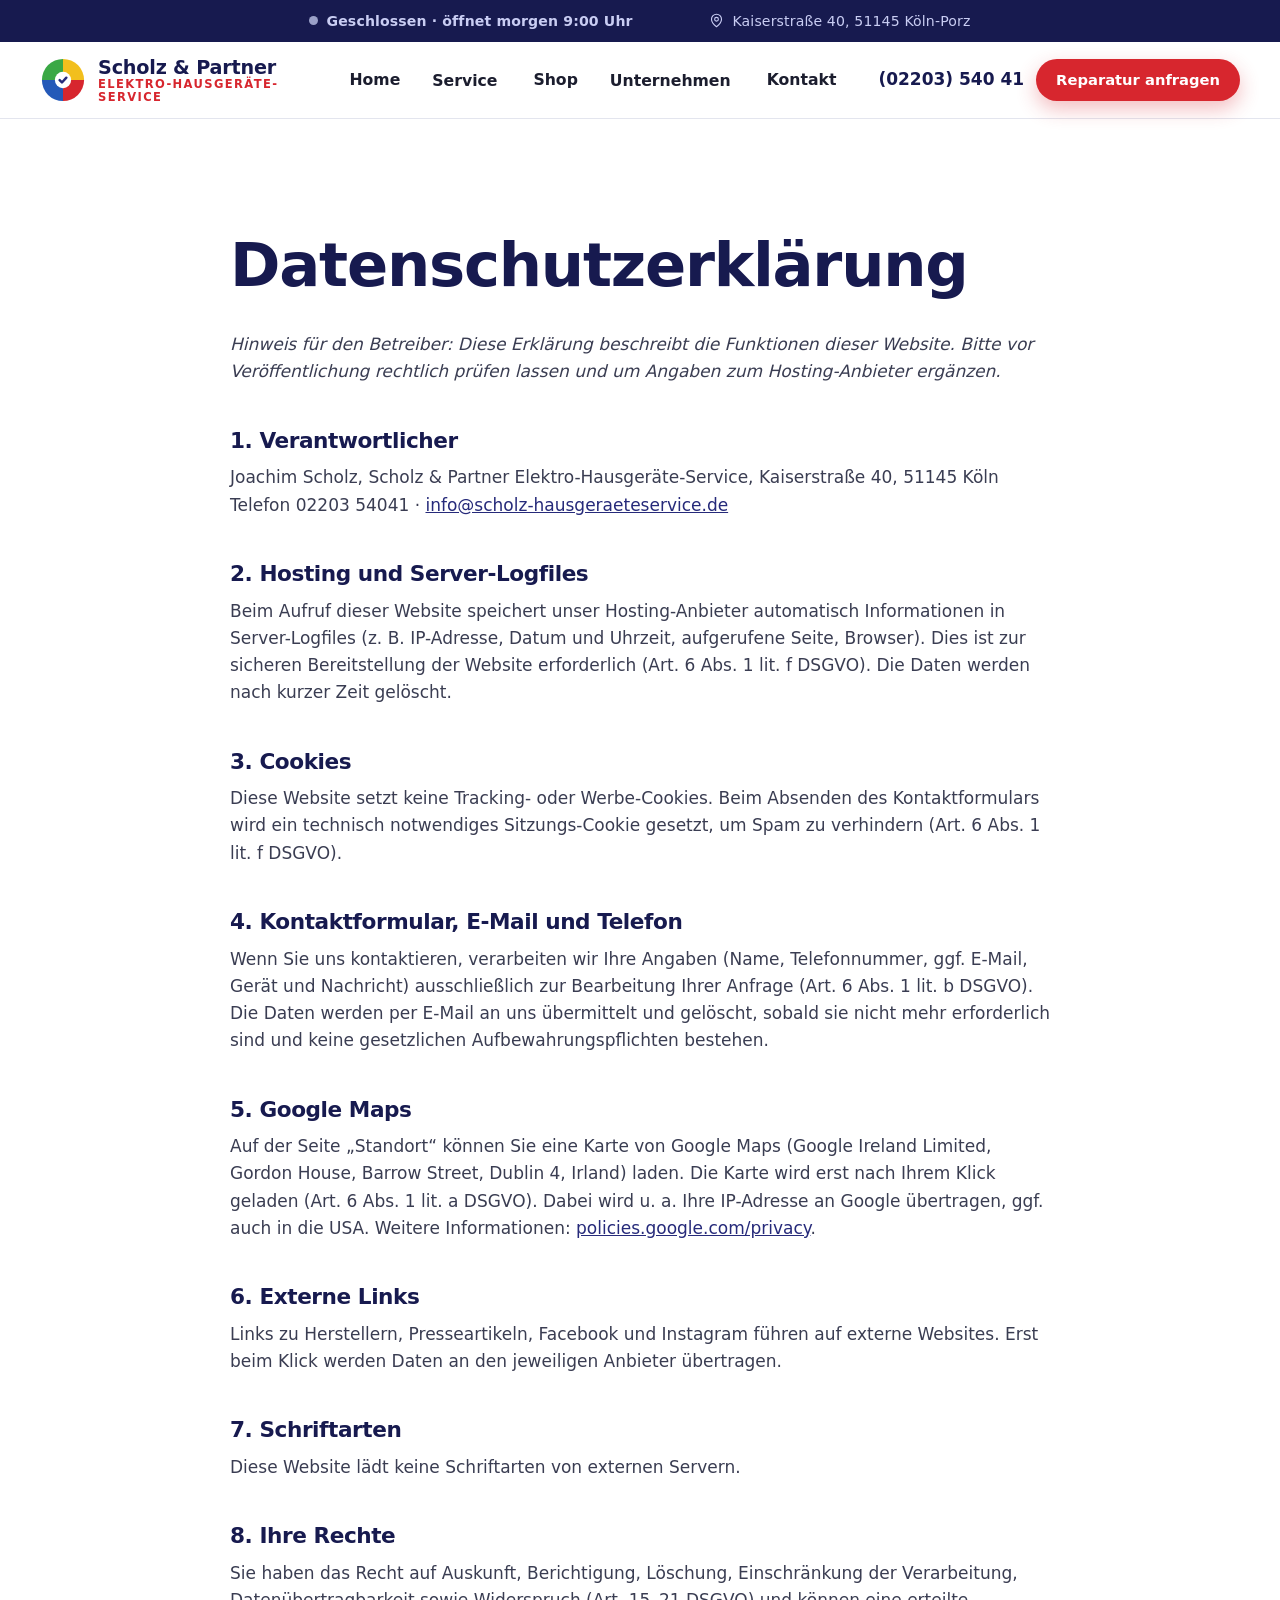
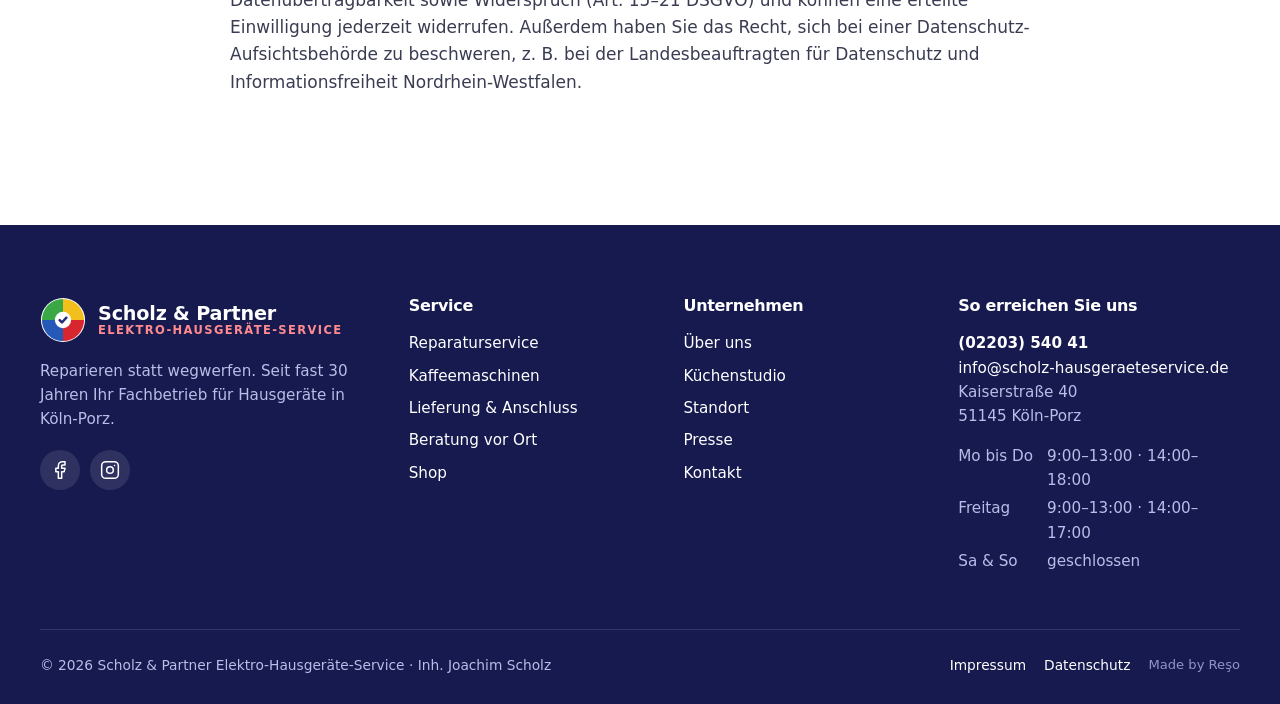
==== datenschutz/index.html @ b6da5149 "Webseite v 1.1" ====
<!DOCTYPE html>
<html lang="de">
<head>
  <meta charset="utf-8">
  <meta name="viewport" content="width=device-width, initial-scale=1">
  <title>Datenschutz, Scholz &amp; Partner</title>
  <meta name="robots" content="noindex, follow">
  <link rel="icon" href="/assets/img/favicon.svg" type="image/svg+xml">
  <link rel="stylesheet" href="/assets/css/main.css">
  <link rel="stylesheet" href="/datenschutz/style.css">
</head>
<body data-page="datenschutz">
<div id="site-header"></div>
<main class="section"><article class="container legal">
<nav class="breadcrumb"><a href="/home/">Home</a> / Datenschutz</nav>
<h1>Datenschutzerklärung</h1>
<p><em>Hinweis für den Betreiber: Diese Erklärung beschreibt die Funktionen dieser Website. Bitte vor Veröffentlichung rechtlich prüfen lassen und um Angaben zum Hosting-Anbieter ergänzen.</em></p>
<h2>1. Verantwortlicher</h2>
<p>Joachim Scholz, Scholz &amp; Partner Elektro-Hausgeräte-Service, Kaiserstraße 40, 51145 Köln<br>Telefon 02203 54041 · <a href="mailto:info@scholz-hausgeraeteservice.de">info@scholz-hausgeraeteservice.de</a></p>
<h2>2. Hosting und Server-Logfiles</h2>
<p>Beim Aufruf dieser Website speichert unser Hosting-Anbieter automatisch Informationen in Server-Logfiles (z. B. IP-Adresse, Datum und Uhrzeit, aufgerufene Seite, Browser). Dies ist zur sicheren Bereitstellung der Website erforderlich (Art. 6 Abs. 1 lit. f DSGVO). Die Daten werden nach kurzer Zeit gelöscht.</p>
<h2>3. Cookies</h2>
<p>Diese Website setzt keine Tracking- oder Werbe-Cookies. Beim Absenden des Kontaktformulars wird ein technisch notwendiges Sitzungs-Cookie gesetzt, um Spam zu verhindern (Art. 6 Abs. 1 lit. f DSGVO).</p>
<h2>4. Kontaktformular, E-Mail und Telefon</h2>
<p>Wenn Sie uns kontaktieren, verarbeiten wir Ihre Angaben (Name, Telefonnummer, ggf. E-Mail, Gerät und Nachricht) ausschließlich zur Bearbeitung Ihrer Anfrage (Art. 6 Abs. 1 lit. b DSGVO). Die Daten werden per E-Mail an uns übermittelt und gelöscht, sobald sie nicht mehr erforderlich sind und keine gesetzlichen Aufbewahrungspflichten bestehen.</p>
<h2>5. Google Maps</h2>
<p>Auf der Seite „Standort“ können Sie eine Karte von Google Maps (Google Ireland Limited, Gordon House, Barrow Street, Dublin 4, Irland) laden. Die Karte wird erst nach Ihrem Klick geladen (Art. 6 Abs. 1 lit. a DSGVO). Dabei wird u. a. Ihre IP-Adresse an Google übertragen, ggf. auch in die USA. Weitere Informationen: <a href="https://policies.google.com/privacy" target="_blank" rel="noopener">policies.google.com/privacy</a>.</p>
<h2>6. Externe Links</h2>
<p>Links zu Herstellern, Presseartikeln, Facebook und Instagram führen auf externe Websites. Erst beim Klick werden Daten an den jeweiligen Anbieter übertragen.</p>
<h2>7. Schriftarten</h2>
<p>Diese Website lädt keine Schriftarten von externen Servern.</p>
<h2>8. Ihre Rechte</h2>
<p>Sie haben das Recht auf Auskunft, Berichtigung, Löschung, Einschränkung der Verarbeitung, Datenübertragbarkeit sowie Widerspruch (Art. 15–21 DSGVO) und können eine erteilte Einwilligung jederzeit widerrufen. Außerdem haben Sie das Recht, sich bei einer Datenschutz-Aufsichtsbehörde zu beschweren, z. B. bei der Landesbeauftragten für Datenschutz und Informationsfreiheit Nordrhein-Westfalen.</p>
</article></main>
<div id="site-footer"></div>
<script src="/assets/js/main.js"></script>
</body>
</html>
---- assets/css/main.css ----
/* ==========================================================================
   Scholz & Partner – globales Design-System
   Farben aus der Visitenkarte: Navy-Schrift, Rot-Akzent, 4-Farben-Kreis
   ========================================================================== */
:root {
  --navy: #262a7a;
  --navy-900: #171a4f;
  --navy-50: #eef0fb;
  --red: #d7262e;
  --red-600: #b91d24;
  --green: #3aa845;
  --yellow: #f2bf1d;
  --blue: #2459b8;
  --ink: #1b1d2e;
  --muted: #5d6178;
  --line: #e3e5ee;
  --bg: #ffffff;
  --bg-soft: #f6f7fb;
  --radius: 14px;
  --radius-lg: 22px;
  --shadow: 0 1px 2px rgba(23, 26, 79, .06), 0 8px 24px rgba(23, 26, 79, .08);
  --shadow-lg: 0 2px 4px rgba(23, 26, 79, .06), 0 20px 48px rgba(23, 26, 79, .14);
  --font: "Segoe UI", system-ui, -apple-system, Roboto, "Helvetica Neue", Arial, sans-serif;
  --container: 1200px;
  --header-h: 76px;
}

*, *::before, *::after { box-sizing: border-box; }
html { scroll-behavior: smooth; scroll-padding-top: calc(var(--header-h) + 16px); -webkit-text-size-adjust: 100%; }
html, body { overflow-x: clip; }
body { margin: 0; font-family: var(--font); color: var(--ink); background: var(--bg); line-height: 1.6; font-size: 17px; -webkit-font-smoothing: antialiased; }
img, svg, video { max-width: 100%; display: block; }
a { color: var(--navy); }
h1, h2, h3, h4 { line-height: 1.15; margin: 0 0 .5em; color: var(--navy-900); letter-spacing: -.02em; }
h1 { font-size: clamp(2.2rem, 5vw, 3.8rem); font-weight: 800; }
h2 { font-size: clamp(1.8rem, 3.4vw, 2.7rem); font-weight: 800; }
h3 { font-size: 1.25rem; font-weight: 700; }
p { margin: 0 0 1em; }
:focus-visible { outline: 3px solid var(--yellow); outline-offset: 2px; border-radius: 4px; }
[hidden] { display: none !important; }
.breadcrumb { display: none; }
.footer a.footer__by { color: #8f94c9; font-size: .82rem; }
.footer a.footer__by:hover { color: #fff; }
.sr-only { position: absolute; width: 1px; height: 1px; overflow: hidden; clip: rect(0 0 0 0); white-space: nowrap; }

.container { width: min(100% - 40px, var(--container)); margin-inline: auto; }
.section { padding: clamp(64px, 9vw, 112px) 0; }
.section--soft { background: var(--bg-soft); }
.section--navy { background: var(--navy-900); color: #dfe2ff; }
.section--navy h2, .section--navy h3 { color: #fff; }
.section-head { max-width: 720px; margin-bottom: 48px; }
.section-head.center { margin-inline: auto; text-align: center; }
.section-head p { color: var(--muted); font-size: 1.1rem; }
.section--navy .section-head p { color: #b9bde8; }
.eyebrow { display: inline-flex; align-items: center; gap: 10px; font-size: .8rem; font-weight: 700; letter-spacing: .14em; text-transform: uppercase; color: var(--red); margin-bottom: 14px; }
.eyebrow::before { content: ""; width: 22px; height: 22px; border-radius: 50%; background: conic-gradient(var(--yellow) 0 25%, var(--red) 0 50%, var(--blue) 0 75%, var(--green) 0); flex: none; }

/* ---------- Buttons ---------- */
.btn { display: inline-flex; align-items: center; justify-content: center; gap: 10px; padding: 14px 24px; border-radius: 999px; font-weight: 700; font-size: 1rem; text-decoration: none; border: 2px solid transparent; cursor: pointer; transition: transform .15s ease, box-shadow .15s ease, background .15s ease; font-family: inherit; line-height: 1.2; }
.btn svg { width: 20px; height: 20px; flex: none; }
.btn:hover { transform: translateY(-2px); }
.btn--red { background: var(--red); color: #fff; box-shadow: 0 8px 20px rgba(215, 38, 46, .3); }
.btn--red:hover { background: var(--red-600); }
.btn--navy { background: var(--navy); color: #fff; }
.btn--navy:hover { background: var(--navy-900); }
.btn--ghost { border-color: var(--line); color: var(--navy); background: #fff; }
.btn--ghost:hover { border-color: var(--navy); }
.btn--white { background: #fff; color: var(--navy-900); }
.btn--sm { padding: 10px 18px; font-size: .92rem; white-space: nowrap; }
.btn--block { width: 100%; }
.link-arrow { display: inline-flex; align-items: center; gap: 6px; font-weight: 700; text-decoration: none; color: var(--navy); }
.link-arrow svg { width: 18px; height: 18px; transition: transform .15s; }
.link-arrow:hover svg { transform: translateX(4px); }

/* ---------- Icons ---------- */
.ico { width: 24px; height: 24px; fill: none; stroke: currentColor; stroke-width: 1.8; stroke-linecap: round; stroke-linejoin: round; }

/* ---------- Topbar + Header ---------- */
.topbar { background: var(--navy-900); color: #c9cdf3; font-size: .88rem; }
.topbar .container { display: flex; justify-content: center; align-items: center; gap: clamp(32px, 6vw, 88px); min-height: 42px; letter-spacing: .01em; }
.topbar a { color: #fff; text-decoration: none; font-weight: 600; }
.topbar__hide-sm { display: inline-flex; align-items: center; gap: 8px; }
.open-badge { display: inline-flex; align-items: center; gap: 8px; font-weight: 600; }
.open-badge::before { content: ""; width: 9px; height: 9px; border-radius: 50%; background: #9aa0c7; }
.open-badge.is-open { color: #5ee07a; }
.open-badge.is-open::before { background: #44d35a; box-shadow: 0 0 0 0 rgba(68, 211, 90, .6); animation: pulse 2s infinite; }
@keyframes pulse { 70% { box-shadow: 0 0 0 8px rgba(68, 211, 90, 0); } 100% { box-shadow: 0 0 0 0 rgba(68, 211, 90, 0); } }

.header { position: sticky; top: 0; z-index: 50; background: rgba(255, 255, 255, .94); backdrop-filter: saturate(1.4) blur(12px); border-bottom: 1px solid var(--line); }
.header .container { display: flex; align-items: center; justify-content: space-between; height: var(--header-h); gap: 20px; }
.logo { display: flex; align-items: center; gap: 12px; text-decoration: none; color: var(--navy-900); }
.logo svg { width: 46px; height: 46px; flex: none; }
.logo__text { display: flex; flex-direction: column; line-height: 1.1; }
.logo__name { font-weight: 800; font-size: 1.2rem; letter-spacing: -.01em; }
.logo__sub { font-size: .72rem; font-weight: 700; letter-spacing: .12em; text-transform: uppercase; color: var(--red); }
.nav { display: flex; align-items: center; gap: 4px; }
.nav > a, .nav__drop > button { padding: 10px 14px; border-radius: 10px; text-decoration: none; color: var(--ink); font-weight: 600; font-size: .98rem; background: none; border: 0; font-family: inherit; cursor: pointer; display: inline-flex; align-items: center; gap: 4px; }
.nav > a:hover, .nav__drop > button:hover, .nav > a.active, .nav__drop.active > button { color: var(--navy); background: var(--navy-50); }
.nav__drop { position: relative; }
.nav__drop > button svg { width: 16px; height: 16px; transition: transform .2s; }
.nav__menu { position: absolute; top: calc(100% + 8px); left: 0; min-width: 230px; background: #fff; border: 1px solid var(--line); border-radius: var(--radius); box-shadow: var(--shadow-lg); padding: 8px; opacity: 0; visibility: hidden; transform: translateY(6px); transition: .18s; }
.nav__menu a { display: flex; gap: 12px; align-items: center; padding: 10px 12px; border-radius: 10px; color: var(--ink); text-decoration: none; font-weight: 600; }
.nav__menu a:hover { background: var(--navy-50); color: var(--navy); }
.nav__menu .ico { width: 20px; height: 20px; color: var(--red); }
.nav__drop:hover .nav__menu, .nav__drop:focus-within .nav__menu { opacity: 1; visibility: visible; transform: none; }
.nav__drop:hover > button svg { transform: rotate(180deg); }
.header__cta { display: flex; align-items: center; gap: 12px; }
.header__phone { display: flex; align-items: center; gap: 8px; font-weight: 800; color: var(--navy-900); text-decoration: none; white-space: nowrap; }
.header__phone .ico { color: var(--red); }
.burger { display: none; background: none; border: 0; padding: 8px; cursor: pointer; color: var(--navy-900); }
.nav__ico, .nav__head, .nav__foot, .nav-backdrop { display: none; } /* nur im Handy-Menü */
html.menu-open { overflow: hidden; } /* Scroll-Sperre, solange Menü/Filter offen sind */
.burger .ico { width: 30px; height: 30px; }

/* ---------- Footer ---------- */
.footer { background: var(--navy-900); color: #b9bde8; padding: 72px 0 28px; font-size: .95rem; }
.footer a { color: #fff; text-decoration: none; }
.footer a:hover { text-decoration: underline; }
.footer__grid { display: grid; grid-template-columns: 1.4fr 1fr 1fr 1.2fr; gap: 40px; }
.footer h4 { color: #fff; font-size: 1rem; margin-bottom: 16px; }
.footer ul { list-style: none; padding: 0; margin: 0; display: grid; gap: 8px; }
.footer .logo { color: #fff; margin-bottom: 16px; }
.footer .logo__sub { color: #ff8a8f; }
.footer__hours { display: grid; grid-template-columns: auto 1fr; gap: 4px 14px; }
.footer__bottom { margin-top: 56px; padding-top: 24px; border-top: 1px solid rgba(255, 255, 255, .12); display: flex; justify-content: space-between; gap: 16px; flex-wrap: wrap; font-size: .86rem; }
.footer__bottom nav { display: flex; gap: 18px; flex-wrap: wrap; }
.social { display: flex; gap: 10px; margin-top: 18px; }
.social a { width: 40px; height: 40px; border-radius: 50%; background: rgba(255, 255, 255, .1); display: grid; place-items: center; }
.social a:hover { background: var(--red); text-decoration: none; }
.social .ico { width: 20px; height: 20px; }

/* Mobile-Aktionsleiste (Daumenzone) */
.mobilebar { display: none; }

/* ---------- Karten / Grids ---------- */
.grid { display: grid; gap: 24px; }
.grid-2 { grid-template-columns: repeat(2, 1fr); }
.grid-3 { grid-template-columns: repeat(3, 1fr); }
.grid-4 { grid-template-columns: repeat(4, 1fr); }
.card { background: #fff; border: 1px solid var(--line); border-radius: var(--radius-lg); padding: 30px; transition: transform .2s, box-shadow .2s, border-color .2s; }
.card:hover { transform: translateY(-4px); box-shadow: var(--shadow-lg); border-color: transparent; }
.card p { color: var(--muted); }
.icon-bubble { width: 56px; height: 56px; border-radius: 16px; display: grid; place-items: center; margin-bottom: 20px; color: #fff; background: var(--navy); }
.icon-bubble .ico { width: 28px; height: 28px; }
.c-green { --c: var(--green); } .c-yellow { --c: var(--yellow); } .c-red { --c: var(--red); } .c-blue { --c: var(--blue); } .c-navy { --c: var(--navy); }
[class*="c-"] > .icon-bubble, .icon-bubble[class*="c-"] { background: var(--c); }
.check-list { list-style: none; padding: 0; margin: 0 0 1.4em; display: grid; gap: 10px; }
.check-list li { display: flex; gap: 12px; align-items: flex-start; }
.check-list li::before { content: ""; flex: none; width: 22px; height: 22px; margin-top: 2px; border-radius: 50%; background: var(--green) url("data:image/svg+xml,%3Csvg xmlns='http://www.w3.org/2000/svg' viewBox='0 0 24 24' fill='none' stroke='white' stroke-width='3' stroke-linecap='round' stroke-linejoin='round'%3E%3Cpath d='M20 6 9 17l-5-5'/%3E%3C/svg%3E") center/14px no-repeat; }

/* Seitenkopf für Unterseiten */
.page-hero { background: linear-gradient(160deg, var(--navy-50), #fff 70%); padding: clamp(48px, 7vw, 88px) 0 clamp(40px, 6vw, 72px); position: relative; overflow: hidden; }
.page-hero::after { content: ""; position: absolute; right: -120px; top: -120px; width: 380px; height: 380px; border-radius: 50%; background: conic-gradient(var(--yellow) 0 25%, var(--red) 0 50%, var(--blue) 0 75%, var(--green) 0); opacity: .1; }
.page-hero p { font-size: 1.15rem; color: var(--muted); max-width: 680px; }
.breadcrumb { font-size: .88rem; color: var(--muted); margin-bottom: 18px; }
.breadcrumb a { color: var(--muted); }

/* CTA-Band */
.cta-band { background: var(--red); color: #fff; border-radius: var(--radius-lg); padding: clamp(32px, 5vw, 56px); display: flex; align-items: center; justify-content: space-between; gap: 32px; flex-wrap: wrap; position: relative; overflow: hidden; }
.cta-band h2 { color: #fff; margin-bottom: 8px; }
.cta-band p { margin: 0; opacity: .9; max-width: 560px; }
.cta-band .btn--white { color: var(--red); }
.cta-band__actions { display: flex; gap: 12px; flex-wrap: wrap; position: relative; }

/* Formulare */
.field { display: grid; gap: 6px; margin-bottom: 16px; }
.field label { font-weight: 600; font-size: .92rem; }
.field input, .field select, .field textarea { font: inherit; padding: 13px 15px; border: 1.5px solid var(--line); border-radius: 12px; background: #fff; color: var(--ink); width: 100%; }
.field input:focus, .field select:focus, .field textarea:focus { outline: none; border-color: var(--navy); box-shadow: 0 0 0 4px var(--navy-50); }
.field textarea { min-height: 130px; resize: vertical; }
.form-note { font-size: .85rem; color: var(--muted); }
.alert { padding: 14px 18px; border-radius: 12px; margin-bottom: 18px; font-weight: 600; }
.alert--ok { background: #e7f7ea; color: #1d6b29; }
.alert--err { background: #fde8e9; color: #9b1a20; }

/* Tags / Badges */
.badge { display: inline-block; padding: 4px 10px; border-radius: 999px; font-size: .75rem; font-weight: 700; letter-spacing: .02em; }
.badge--neu { background: #e7f7ea; color: #1d6b29; }
.badge--lackschaden { background: #fff4d6; color: #8a6200; }
.badge--gebraucht { background: var(--navy-50); color: var(--navy); }
.badge--sale { background: var(--red); color: #fff; }

/* Scroll-Animationen */
.reveal { opacity: 0; transform: translateY(24px); transition: opacity .7s ease, transform .7s ease; }
.reveal.is-visible { opacity: 1; transform: none; }
@media (prefers-reduced-motion: reduce) {
  *, *::before, *::after { animation: none !important; transition: none !important; scroll-behavior: auto !important; }
  .reveal { opacity: 1; transform: none; }
}

/* Produktkarten (Shop + Startseite) */
.product-grid { display: grid; grid-template-columns: repeat(auto-fill, minmax(250px, 1fr)); gap: 22px; }
.product { background: #fff; border: 1px solid var(--line); border-radius: var(--radius-lg); overflow: hidden; display: flex; flex-direction: column; text-decoration: none; color: inherit; transition: transform .2s, box-shadow .2s; position: relative; }
.product:hover { transform: translateY(-4px); box-shadow: var(--shadow-lg); }
.product__img { aspect-ratio: 1; background: var(--bg-soft); display: grid; place-items: center; position: relative; overflow: hidden; }
.product__img img { width: 100%; height: 100%; object-fit: contain; padding: 18px; transition: transform .35s; }
.product:hover .product__img img { transform: scale(1.05); }
.product__placeholder { width: 45%; height: 45%; color: var(--c, var(--navy)); opacity: .85; }
.product__placeholder .ico { width: 100%; height: 100%; stroke-width: 1.2; }
.product__badges { position: absolute; top: 12px; left: 12px; display: flex; gap: 6px; flex-wrap: wrap; }
.product__body { padding: 18px 20px 20px; display: flex; flex-direction: column; gap: 6px; flex: 1; }
.product__brand { font-size: .78rem; font-weight: 700; letter-spacing: .1em; text-transform: uppercase; color: var(--muted); }
.product__name { font-weight: 700; font-size: 1.05rem; color: var(--navy-900); line-height: 1.3; }
.product__meta { font-size: .85rem; color: var(--muted); }
.product__price { margin-top: auto; padding-top: 10px; display: flex; align-items: baseline; gap: 10px; flex-wrap: wrap; }
.price { font-size: 1.45rem; font-weight: 800; color: var(--navy-900); }
.price--ask { font-size: 1.05rem; color: var(--red); }
.price-old { color: var(--muted); text-decoration: line-through; font-size: .95rem; }
.price-save { color: var(--red); font-weight: 700; font-size: .85rem; }

/* ---------- Responsive ---------- */
@media (max-width: 1080px) {
  .header__phone span { display: none; }
  .grid-4 { grid-template-columns: repeat(2, 1fr); }
  .footer__grid { grid-template-columns: 1fr 1fr; }
}
@media (max-width: 900px) {
  :root { --header-h: 66px; }
  body { font-size: 16px; padding-bottom: 72px; }
  .topbar__hide-sm, .topbar .container > a { display: none; }
  .topbar { font-size: .8rem; }
  .burger { display: block; }
  .header { backdrop-filter: none; background: #fff; } /* backdrop-filter würde das fixe Menü einsperren */
  .header__cta .btn { display: none; }
  .header__phone { display: none; } /* Handy: Anrufen steckt in der unteren Leiste */
  /* Handy-Menü: schlanke Seitenleiste von rechts, Seite dahinter abgedunkelt */
  .nav { position: fixed; top: 0; right: 0; bottom: 0; z-index: 2; width: min(86vw, 340px); background: #fff; flex-direction: column; align-items: stretch; gap: 2px; padding: 0 16px 18px; overflow-y: auto; border-radius: 22px 0 0 22px; box-shadow: -16px 0 48px rgba(23, 26, 79, .2); transform: translateX(105%); visibility: hidden; transition: transform .32s cubic-bezier(.2, .8, .2, 1), visibility .32s; }
  .nav.is-open { transform: none; visibility: visible; }
  .nav-backdrop { display: block; position: fixed; inset: 0; z-index: 1; background: rgba(23, 26, 79, .45); backdrop-filter: blur(2px); animation: nav-fade .25s ease; }
  @keyframes nav-fade { from { opacity: 0; } }
  .nav__head { display: flex; align-items: center; justify-content: space-between; position: sticky; top: 0; z-index: 1; background: #fff; padding: 18px 4px 14px; margin-bottom: 8px; border-bottom: 1px solid var(--line); }
  .nav__title { font-size: .78rem; font-weight: 700; letter-spacing: .14em; text-transform: uppercase; color: var(--muted); }
  .nav__close { width: 40px; height: 40px; border-radius: 50%; border: 0; background: var(--bg-soft); color: var(--navy-900); display: grid; place-items: center; cursor: pointer; }
  .nav__close .ico { width: 22px; height: 22px; }
  .nav > a, .nav__drop > button { font-size: 1.02rem; padding: 10px; width: 100%; justify-content: flex-start; gap: 12px; border-radius: 12px; }
  .nav__ico { display: grid; place-items: center; flex: none; width: 36px; height: 36px; border-radius: 10px; background: var(--bg-soft); color: var(--navy); transition: .15s; }
  .nav .nav__ico .ico { width: 19px; height: 19px; }
  .nav > a.active .nav__ico, .nav__drop.active .nav__ico { background: var(--navy); color: #fff; }
  .nav__drop > button > .ico { margin-left: auto; color: var(--muted); }
  .nav__drop.is-open > button > .ico { transform: rotate(180deg); }
  .nav__menu { position: static; opacity: 1; visibility: visible; transform: none; box-shadow: none; border: 0; padding: 2px 0 8px 46px; min-width: 0; display: none; }
  .nav__drop.is-open .nav__menu { display: block; animation: nav-fade .2s ease; }
  .nav__menu a { padding: 8px 10px; font-size: .95rem; font-weight: 600; color: var(--muted); }
  .nav__menu .ico { width: 17px; height: 17px; }
  .nav__foot { display: grid; gap: 10px; margin-top: auto; padding-top: 18px; border-top: 1px solid var(--line); }
  .nav__foot .open-badge { font-size: .85rem; color: var(--muted); justify-content: center; }
  .nav__foot .open-badge.is-open { color: var(--green); }
  html.menu-open .mobilebar { display: none; }
  .grid-2, .grid-3 { grid-template-columns: 1fr; }
  .mobilebar { display: grid; grid-template-columns: repeat(3, 1fr); position: fixed; bottom: 0; left: 0; right: 0; z-index: 60; background: #fff; border-top: 1px solid var(--line); box-shadow: 0 -6px 20px rgba(23, 26, 79, .08); padding-bottom: env(safe-area-inset-bottom); }
  .mobilebar a { display: flex; flex-direction: column; align-items: center; gap: 2px; padding: 9px 4px; font-size: .75rem; font-weight: 700; color: var(--navy-900); text-decoration: none; }
  .mobilebar a .ico { width: 22px; height: 22px; }
  .mobilebar a.is-primary { background: var(--red); color: #fff; }
}
@media (max-width: 600px) {
  .grid-4 { grid-template-columns: 1fr; }
  .footer__grid { grid-template-columns: 1fr; }
  .logo__sub { font-size: .62rem; }
  .logo__name { font-size: 1.05rem; }
  .logo svg { width: 40px; height: 40px; }
  .card { padding: 24px; }
  .product-grid { grid-template-columns: repeat(2, 1fr); gap: 12px; }
  .product__body { padding: 12px 14px 14px; }
  .product__name { font-size: .95rem; }
  .price { font-size: 1.15rem; }
}
.topbar .ico { width: 15px; height: 15px; display: inline; vertical-align: -2px; }
---- datenschutz/style.css ----
.legal { max-width: 820px; }
.legal h2 { font-size: 1.35rem; margin-top: 2em; }
.legal p, .legal li { color: #3a3d52; }
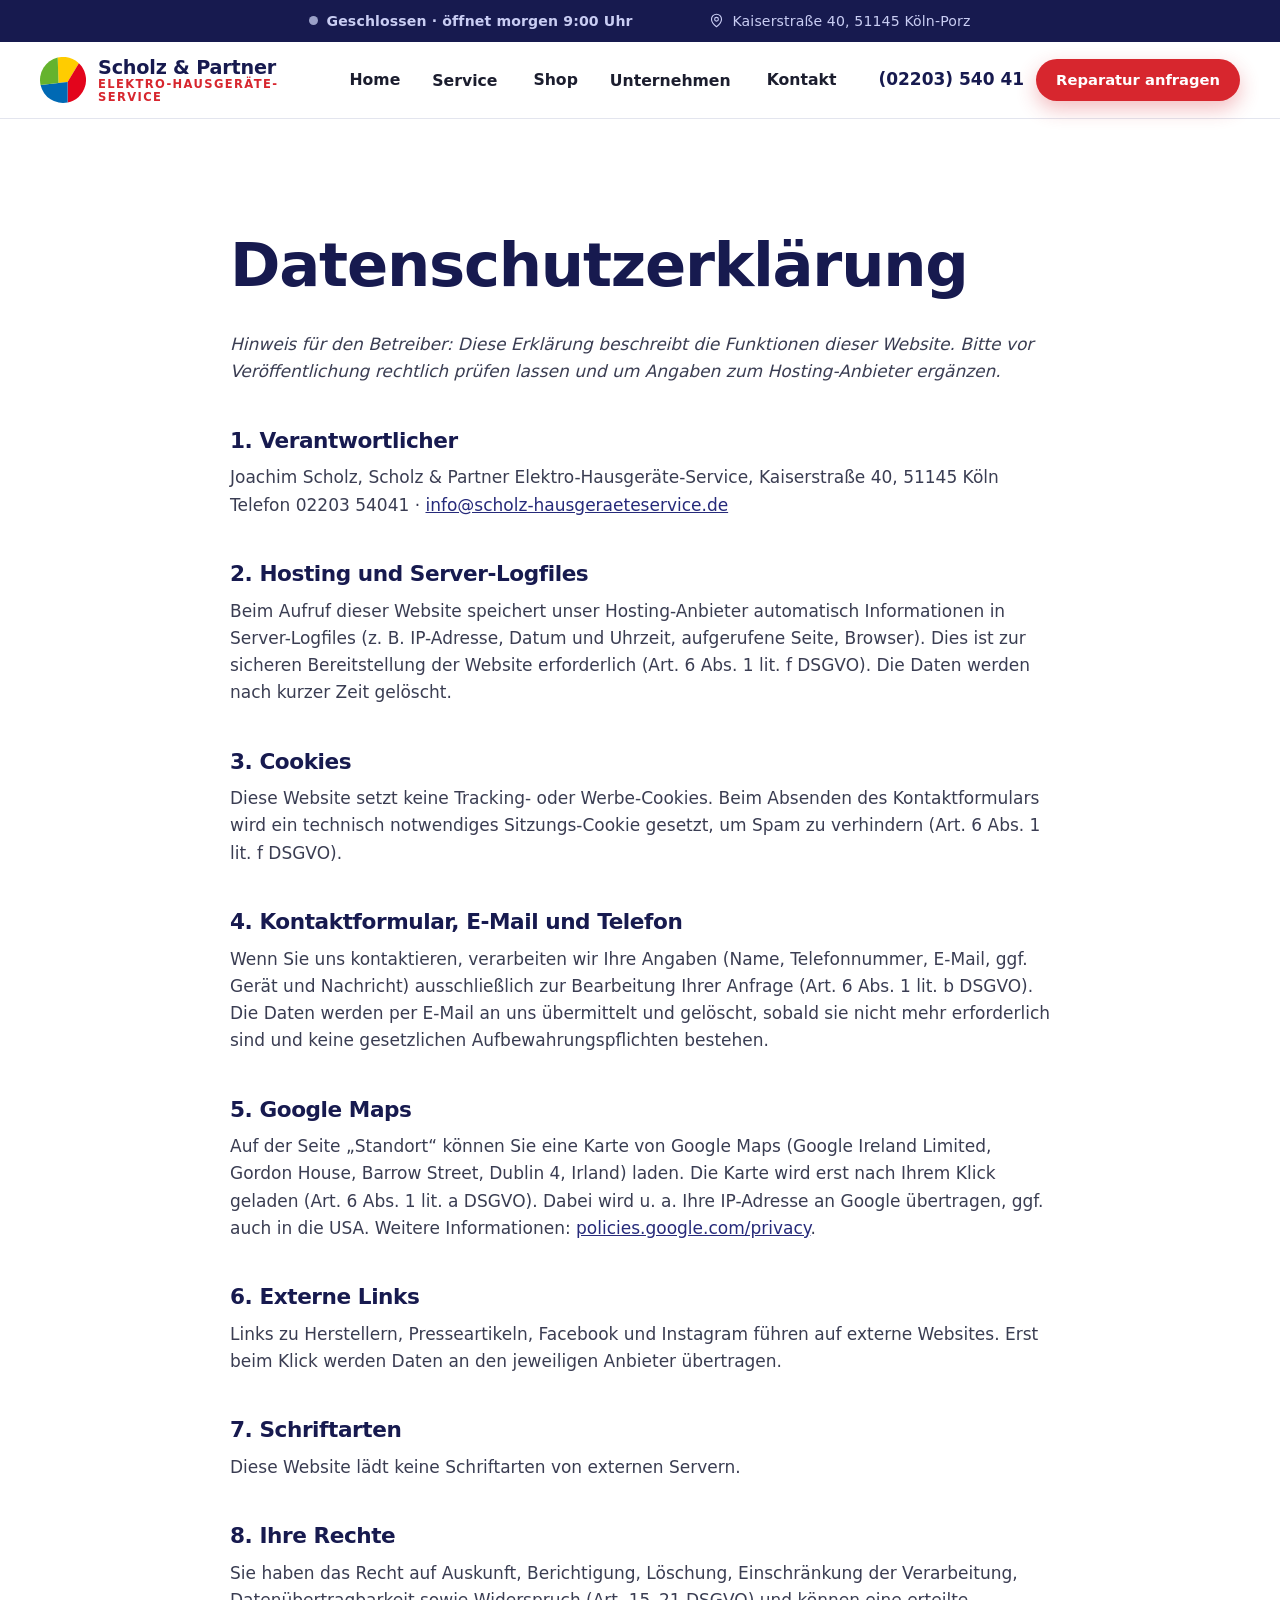
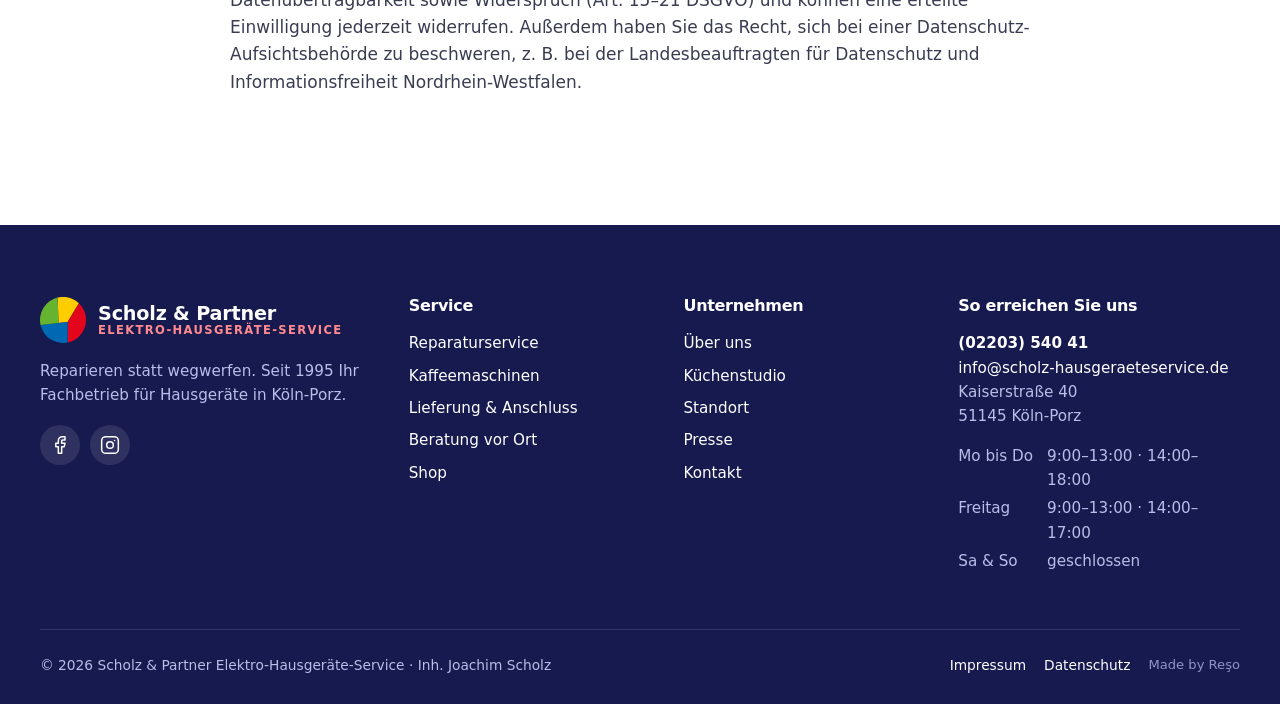
==== commit e6f462c7: "small changes" ====
--- a/datenschutz/index.html
+++ b/datenschutz/index.html
@@ -22,7 +22,7 @@
 <h2>3. Cookies</h2>
 <p>Diese Website setzt keine Tracking- oder Werbe-Cookies. Beim Absenden des Kontaktformulars wird ein technisch notwendiges Sitzungs-Cookie gesetzt, um Spam zu verhindern (Art. 6 Abs. 1 lit. f DSGVO).</p>
 <h2>4. Kontaktformular, E-Mail und Telefon</h2>
-<p>Wenn Sie uns kontaktieren, verarbeiten wir Ihre Angaben (Name, Telefonnummer, ggf. E-Mail, Gerät und Nachricht) ausschließlich zur Bearbeitung Ihrer Anfrage (Art. 6 Abs. 1 lit. b DSGVO). Die Daten werden per E-Mail an uns übermittelt und gelöscht, sobald sie nicht mehr erforderlich sind und keine gesetzlichen Aufbewahrungspflichten bestehen.</p>
+<p>Wenn Sie uns kontaktieren, verarbeiten wir Ihre Angaben (Name, Telefonnummer, E-Mail, ggf. Gerät und Nachricht) ausschließlich zur Bearbeitung Ihrer Anfrage (Art. 6 Abs. 1 lit. b DSGVO). Die Daten werden per E-Mail an uns übermittelt und gelöscht, sobald sie nicht mehr erforderlich sind und keine gesetzlichen Aufbewahrungspflichten bestehen.</p>
 <h2>5. Google Maps</h2>
 <p>Auf der Seite „Standort“ können Sie eine Karte von Google Maps (Google Ireland Limited, Gordon House, Barrow Street, Dublin 4, Irland) laden. Die Karte wird erst nach Ihrem Klick geladen (Art. 6 Abs. 1 lit. a DSGVO). Dabei wird u. a. Ihre IP-Adresse an Google übertragen, ggf. auch in die USA. Weitere Informationen: <a href="https://policies.google.com/privacy" target="_blank" rel="noopener">policies.google.com/privacy</a>.</p>
 <h2>6. Externe Links</h2>
--- a/assets/css/main.css
+++ b/assets/css/main.css
@@ -53,7 +53,7 @@
 .section-head p { color: var(--muted); font-size: 1.1rem; }
 .section--navy .section-head p { color: #b9bde8; }
 .eyebrow { display: inline-flex; align-items: center; gap: 10px; font-size: .8rem; font-weight: 700; letter-spacing: .14em; text-transform: uppercase; color: var(--red); margin-bottom: 14px; }
-.eyebrow::before { content: ""; width: 22px; height: 22px; border-radius: 50%; background: conic-gradient(var(--yellow) 0 25%, var(--red) 0 50%, var(--blue) 0 75%, var(--green) 0); flex: none; }
+.eyebrow::before { content: ""; width: 22px; height: 22px; background: url(/assets/img/favicon.svg) center / contain no-repeat; flex: none; } /* = Logo */
 
 /* ---------- Buttons ---------- */
 .btn { display: inline-flex; align-items: center; justify-content: center; gap: 10px; padding: 14px 24px; border-radius: 999px; font-weight: 700; font-size: 1rem; text-decoration: none; border: 2px solid transparent; cursor: pointer; transition: transform .15s ease, box-shadow .15s ease, background .15s ease; font-family: inherit; line-height: 1.2; }
@@ -103,7 +103,7 @@
 .nav__menu a:hover { background: var(--navy-50); color: var(--navy); }
 .nav__menu .ico { width: 20px; height: 20px; color: var(--red); }
 .nav__drop:hover .nav__menu, .nav__drop:focus-within .nav__menu { opacity: 1; visibility: visible; transform: none; }
-.nav__drop:hover > button svg { transform: rotate(180deg); }
+@media (hover: hover) and (min-width: 901px) { .nav__drop:hover > button > .ico { transform: rotate(180deg); } }
 .header__cta { display: flex; align-items: center; gap: 12px; }
 .header__phone { display: flex; align-items: center; gap: 8px; font-weight: 800; color: var(--navy-900); text-decoration: none; white-space: nowrap; }
 .header__phone .ico { color: var(--red); }
@@ -150,7 +150,7 @@
 
 /* Seitenkopf für Unterseiten */
 .page-hero { background: linear-gradient(160deg, var(--navy-50), #fff 70%); padding: clamp(48px, 7vw, 88px) 0 clamp(40px, 6vw, 72px); position: relative; overflow: hidden; }
-.page-hero::after { content: ""; position: absolute; right: -120px; top: -120px; width: 380px; height: 380px; border-radius: 50%; background: conic-gradient(var(--yellow) 0 25%, var(--red) 0 50%, var(--blue) 0 75%, var(--green) 0); opacity: .1; }
+.page-hero::after { content: ""; position: absolute; right: -120px; top: -120px; width: 380px; height: 380px; background: url(/assets/img/favicon.svg) center / contain no-repeat; opacity: .1; }
 .page-hero p { font-size: 1.15rem; color: var(--muted); max-width: 680px; }
 .breadcrumb { font-size: .88rem; color: var(--muted); margin-bottom: 18px; }
 .breadcrumb a { color: var(--muted); }
